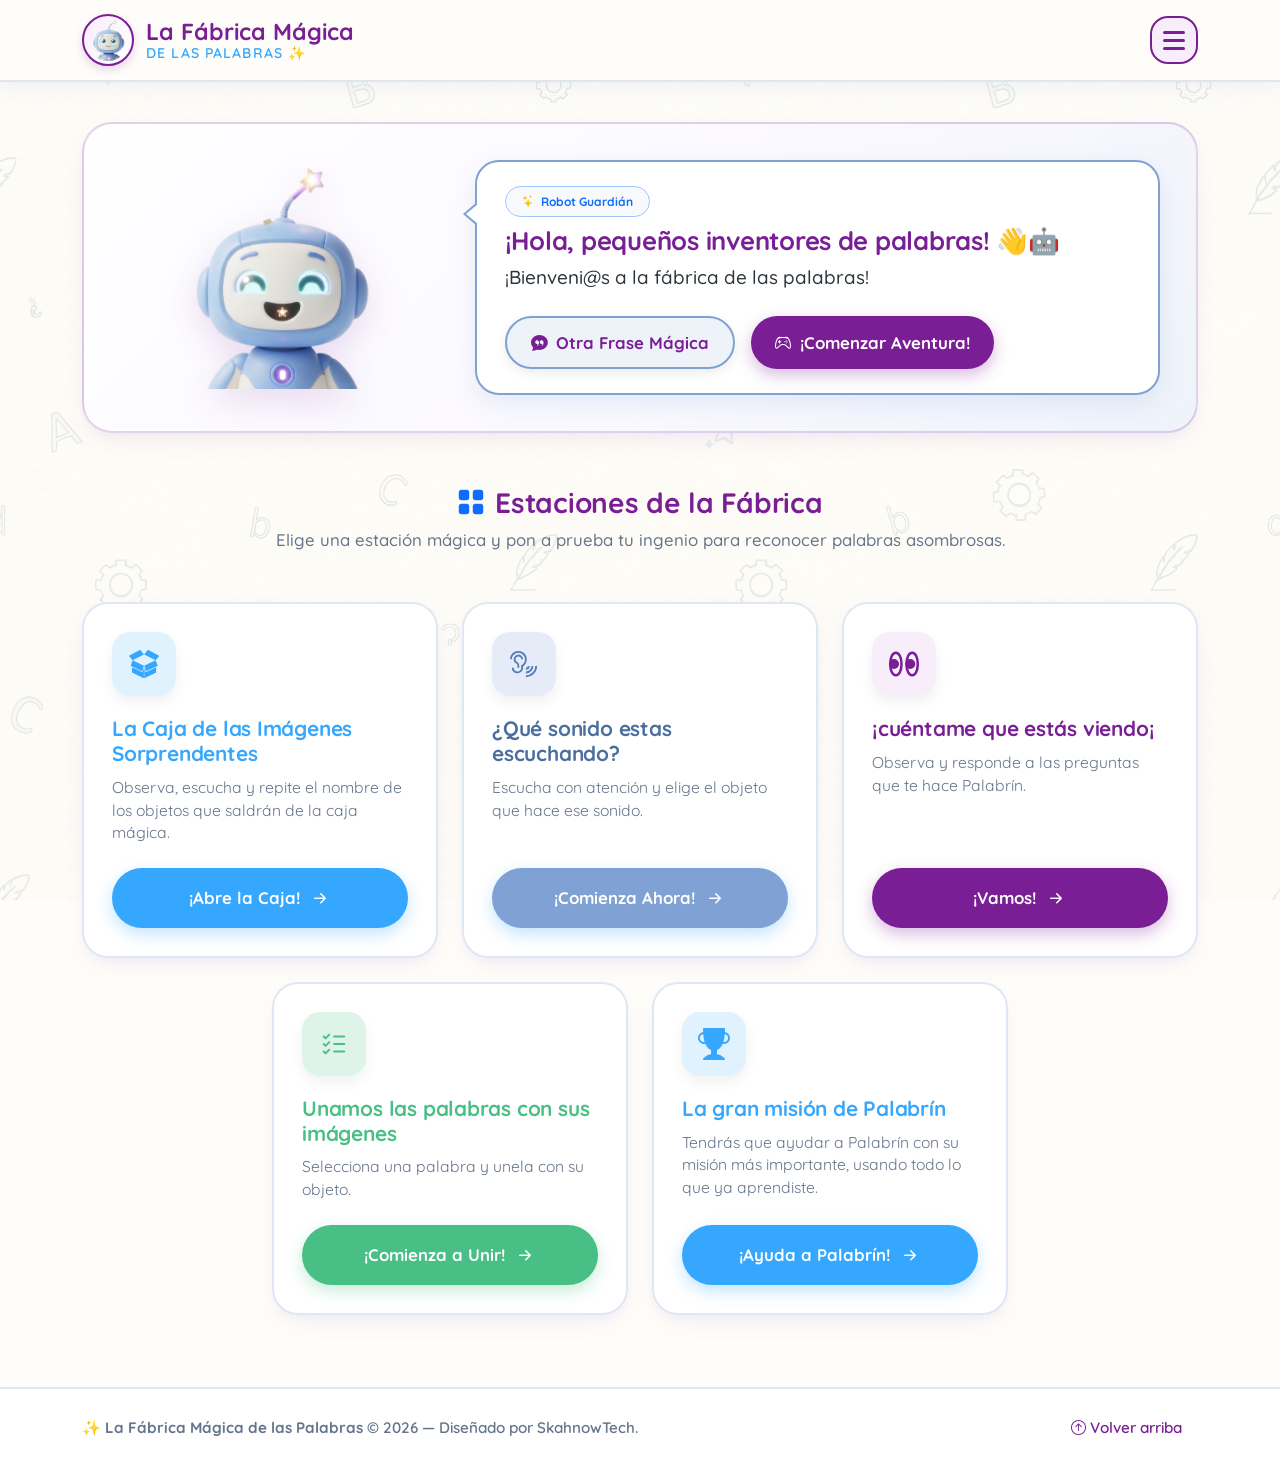
==== index.html @ a02a0a53 "first commit" ====
<!DOCTYPE html>
<html lang="es">

<head>
  <meta charset="UTF-8">
  <meta name="viewport" content="width=device-width, initial-scale=1.0">
  <title>La Fábrica Mágica de las Palabras</title>
  <link rel="icon" href="assets/images/smile.png" type="image/png">

  <!-- Meta etiquetas SEO y experiencia de usuario -->
  <meta name="description"
    content="Plataforma web educativa e interactiva diseñada para que los niños aprendan letras, sílabas y palabras jugando con un robot guardián.">
  <meta name="theme-color" content="#791E94">

  <!-- Bootstrap 5 CSS CDN -->
  <link href="https://cdn.jsdelivr.net/npm/bootstrap@5.3.3/dist/css/bootstrap.min.css" rel="stylesheet"
    integrity="sha384-QWTKZyjpPEjISv5WaRU9OFeRpok6YctnYmDr5pNlyT2bRjXh0JMhjY6hW+ALEwIH" crossorigin="anonymous">

  <!-- Bootstrap Icons CDN (iconos lúdicos y accesibles) -->
  <link rel="stylesheet" href="https://cdn.jsdelivr.net/npm/bootstrap-icons@1.11.3/font/bootstrap-icons.min.css">

  <!-- Google Fonts: Quicksand -->
  <link rel="preconnect" href="https://fonts.googleapis.com">
  <link rel="preconnect" href="https://fonts.gstatic.com" crossorigin>
  <link href="https://fonts.googleapis.com/css2?family=Quicksand:wght@400;500;600;700&display=swap" rel="stylesheet">

  <!-- Estilos Personalizados -->
  <link rel="stylesheet" href="css/styles.css">
</head>

<body>

  <!-- ========================================================================
       1. HEADER / BANNER SUPERIOR FIJO
       ======================================================================== -->
  <header class="navbar navbar-expand fixed-top magic-navbar">
    <div class="container-xl d-flex justify-content-between align-items-center">

      <!-- Marca y Avatar del Robot Guardián -->
      <a class="brand-wrapper" href="#inicio" title="Ir al inicio de La Fábrica Mágica de las Palabras">
        <div class="brand-avatar">
          <img src="assets/images/smile.png" alt="Robot Guardián sonriente">
        </div>
        <div class="brand-title">
          <span>La Fábrica Mágica</span>
          <span class="brand-subtitle">de las Palabras ✨</span>
        </div>
      </a>

      <!-- Acciones de barra superior: Puntuación y Botón Hamburguesa -->
      <div class="nav-actions">
        <!-- Botón Hamburguesa que despliega el panel lateral Offcanvas -->
        <button id="btnMagicMenu" class="btn-magic-menu" type="button" data-bs-toggle="offcanvas"
          data-bs-target="#offcanvasNav" aria-controls="offcanvasNav" aria-label="Abrir menú de navegación">
          <span class="bar"></span>
          <span class="bar"></span>
          <span class="bar"></span>
        </button>
      </div>

    </div>
  </header>

  <!-- ========================================================================
       2. MENÚ OFFCANVAS (PANEL LATERAL RESPONSIVO)
       ======================================================================== -->
  <div class="offcanvas offcanvas-end magic-offcanvas" tabindex="-1" id="offcanvasNav"
    aria-labelledby="offcanvasNavLabel">
    <div class="offcanvas-header">
      <h5 class="offcanvas-title" id="offcanvasNavLabel">
        <i class="bi bi-compass text-primary"></i> Menú Mágico
      </h5>
      <button type="button" class="btn-close" data-bs-dismiss="offcanvas" aria-label="Cerrar"></button>
    </div>

    <div class="offcanvas-body d-flex flex-column justify-content-between">
      <!-- Lista de Módulos y Enlaces de Navegación -->
      <nav class="magic-nav-list">
        <a href="index.html" data-audio="assets/audio/inicio.mp3" class="magic-nav-item active">
          <span class="nav-icon"><i class="bi bi-house-door-fill"></i></span>
          <span>Inicio</span>
        </a>
        <a href="CajaSorprendente.html" data-audio="assets/audio/caja.mp3" class="magic-nav-item">
          <span class="nav-icon">
            <svg viewBox="0 0 32 32" color="currentColor" fill="currentColor" width="25"
              xmlns="http://www.w3.org/2000/svg" xmlns:xlink="http://www.w3.org/1999/xlink">
              <path
                d="M1.735 17.832l12.054 6.081 2.152-6.081-12.053-5.758zM16.211 17.832l2.045 6.027 12.484-6.081-2.422-5.704zM-0.247 7.212l4.144 4.843 12.053-6.134-3.928-5.005zM32.247 7.319 20.246 0.916l-4.09 5.005 12.162 6.134zM3.175 19.353 3.134 25.192l12.713 5.893v-10.98l-1.816 4.736zM16.291 20.105v10.979l12.674-5.893v-5.799l-10.99 5.46z" />
            </svg>
          </span>
          <span>La Caja de las Imágenes Sorprendentes</span>
        </a>
        <a href="QueSonido.html" data-audio="assets/audio/sonido.mp3" class="magic-nav-item">
          <span class="nav-icon">
            <svg viewBox="0 0 32 32" color="currentColor" fill="currentColor" width="25"
              xmlns="http://www.w3.org/2000/svg" xmlns:xlink="http://www.w3.org/1999/xlink">
              <path d="M18 30v-2a10.0114 10.0114 0 0 0 10-10h2a12.0134 12.0134 0 0 1-12 12z" />
              <path d="M18 26v-2a6.0066 6.0066 0 0 0 6-6h2a8.0092 8.0092 0 0 1-8 8z" />
              <path d="M18 22v-2a2.0023 2.0023 0 0 0 2-2h2a4.0042 4.0042 0 0 1-4 4z" />
              <path
                d="M10 2a9.01 9.01 0 0 0-9 9h2a7 7 0 0 1 14 0 7.09 7.09 0 0 1-3.501 6.1348L13 17.4229v3.0732a2.9354 2.9354 0 0 1-0.9009 2.1514 4.1824 4.1824 0 0 1-4.6318 1.03A4.0918 4.0918 0 0 1 5 20H3a6.1156 6.1156 0 0 0 3.6694 5.5117 5.7822 5.7822 0 0 0 2.3145 0.4863 6.5854 6.5854 0 0 0 4.4785-1.888A4.94 4.94 0 0 0 15 20.4961v-1.9424A9.1077 9.1077 0 0 0 19 11a9.01 9.01 0 0 0-9-9z" />
              <path
                d="M9.28 8.0825A3.0061 3.0061 0 0 1 13 11h2a4.9786 4.9786 0 0 0-1.8843-3.9111 5.0414 5.0414 0 0 0-4.2807-0.9566 4.95 4.95 0 0 0-3.7027 3.7027 5.0318 5.0318 0 0 0 2.3037 5.4585A3.0777 3.0777 0 0 1 9 17.9229V20h2v-2.0771a5.0608 5.0608 0 0 0-2.5371-4.3458A3.0016 3.0016 0 0 1 9.28 8.0825z" />
            </svg>
          </span>
          <span>¿Qué sonido estas escuchando?</span>
        </a>
        <a href="QueVes.html" data-audio="assets/audio/cuentame.mp3" class="magic-nav-item">
          <span class="nav-icon">
            <svg viewBox="0 0 24 24" color="currentColor" fill="currentColor" stroke-width="2" stroke="currentColor"
              stroke-linecap="round" stroke-linejoin="round" width="25" xmlns="http://www.w3.org/2000/svg"
              xmlns:xlink="http://www.w3.org/1999/xlink">
              <path fill="none" d="M5.5 21C2.7 21 1 17 1 12s1.7-9 4.5-9C8.2 3 10 7 10 12s-1.8 9-4.5 9z" />
              <path fill="none" d="M18.5 21c-2.7 0-4.5-4-4.5-9s1.8-9 4.5-9c2.8 0 4.5 4 4.5 9s-1.7 9-4.5 9z" />
              <circle cx="4" cy="12" r="3" />
              <circle cx="17" cy="12" r="3" />
            </svg>
          </span>
          <span>¡cuéntame que estás viendo¡</span>
        </a>
        <a href="unirPalabras.html" data-audio="assets/audio/unamos.mp3" class="magic-nav-item">
          <span class="nav-icon">
            <svg viewBox="0 0 32 32" color="currentColor" fill="currentColor" width="25"
              xmlns="http://www.w3.org/2000/svg" xmlns:xlink="http://www.w3.org/1999/xlink">
              <path
                d="M28 16a1 1 0 0 1-1 1H16a1 1 0 0 1 0-2h11a1 1 0 0 1 1 1zM16 9h11a1 1 0 0 0 0-2H16a1 1 0 0 0 0 2zM27 23H16a1 1 0 0 0 0 2h11a1 1 0 0 0 0-2zM10.2925 5.2925 7 8.5863 5.7075 7.2925a1.0006 1.0006 0 0 0-1.415 1.415l2 2a1 1 0 0 0 1.415 0l4-4a1.0006 1.0006 0 0 0-1.415-1.415zM10.2925 13.2925 7 16.5863 5.7075 15.2925a1.0006 1.0006 0 0 0-1.415 1.415l2 2a1 1 0 0 0 1.415 0l4-4a1.0006 1.0006 0 0 0-1.415-1.415zM10.2925 21.2925 7 24.5863 5.7075 23.2925a1.0006 1.0006 0 0 0-1.415 1.415l2 2a1 1 0 0 0 1.415 0l4-4a1.0006 1.0006 0 0 0-1.415-1.415z" />
            </svg>
          </span>
          <span>Unamos las palabras con sus imágenes</span>
        </a>
        <a href="misionPalabrin.html" data-audio="assets/audio/mision.mp3" class="magic-nav-item">
          <span class="nav-icon"><i class="bi bi-trophy-fill"></i></span>
          <span>La gran misión de Palabrín</span>
        </a>
      </nav>

      <!-- Pie del menú con recordatorio pedagógico -->
      <div class="text-center p-3 rounded-4 bg-white border border-info-subtle mt-4">
        <small class="text-muted fw-bold">
          <i class="bi bi-lightbulb text-warning me-1"></i> Aprender jugando es la clave.
        </small>
      </div>
    </div>
  </div>

  <!-- ========================================================================
       3. CONTENEDOR PRINCIPAL (MAIN)
       ======================================================================== -->
  <main class="main-wrapper" id="inicio">
    <div class="container-xl">

      <!-- TARJETA HERO: BIENVENIDA DEL ROBOT GUARDIÁN -->
      <section class="soft-card hero-card" aria-labelledby="heroTitle">
        <div class="row align-items-center g-4">

          <!-- Mascota Robot Interactiva -->
          <div class="col-12 col-md-5 col-lg-4 text-center">
            <div class="robot-container">
              <img id="robotMascot" src="assets/images/contento.png" alt="Robot Guardián sonriente y animado"
                class="robot-mascot img-fluid" title="¡Haz clic en mí para una frase mágica!">
            </div>
          </div>

          <!-- Globo de diálogo y Mensaje de Bienvenida -->
          <div class="col-12 col-md-7 col-lg-8">
            <div class="speech-bubble">
              <div class="d-flex align-items-center justify-content-between mb-2">
                <span class="badge rounded-pill bg-light text-primary border border-primary-subtle px-3 py-2 fw-bold">
                  <i class="bi bi-stars text-warning me-1"></i> Robot Guardián
                </span>
              </div>

              <h1 class="speech-title" id="heroTitle">
                ¡Hola, pequeños inventores de palabras! 👋🤖
              </h1>

              <p class="speech-text" id="robotSpeechText">
                ¡Bienveni@s a la fábrica de las palabras!
              </p>

              <!-- Botones de Acción Infantil -->
              <div class="d-flex flex-wrap gap-3 pt-2">
                <button type="button" id="btnChangePhrase" class="btn-kid btn-secondary-kid">
                  <i class="bi bi-chat-quote-fill"></i> Otra Frase Mágica
                </button>
                <a href="#modulos" data-audio="assets/audio/aventura.mp3" class="btn-kid btn-magic-kid">
                  <i class="bi bi-controller"></i> ¡Comenzar Aventura!
                </a>
              </div>
            </div>
          </div>

        </div>
      </section>

      <!-- SECCIÓN DE MÓDULOS Y MINIJUEGOS -->
      <section id="modulos" class="py-2" aria-labelledby="modulesTitle">

        <div class="section-heading text-center text-md-start" data-audio="assets/audio/instruc1.mp3">
          <h2 class="section-title" id="modulesTitle">
            <i class="bi bi-grid-fill text-primary"></i> Estaciones de la Fábrica
          </h2>
          <p class="section-subtitle">
            Elige una estación mágica y pon a prueba tu ingenio para reconocer palabras asombrosas.
          </p>
        </div>

        <div class="row g-4 justify-content-center">

          <!-- Tarjeta 1: Taller de Letras (Cool Sky) -->
          <div class="col-12 col-md-6 col-lg-4" data-audio="assets/audio/subti1.mp3">
            <article class="module-card card-sky">
              <div>
                <div class="module-icon-box">
                  <svg viewBox="0 0 32 32" color="currentColor" fill="currentColor" width="30"
                    xmlns="http://www.w3.org/2000/svg" xmlns:xlink="http://www.w3.org/1999/xlink">
                    <path
                      d="M1.735 17.832l12.054 6.081 2.152-6.081-12.053-5.758zM16.211 17.832l2.045 6.027 12.484-6.081-2.422-5.704zM-0.247 7.212l4.144 4.843 12.053-6.134-3.928-5.005zM32.247 7.319 20.246 0.916l-4.09 5.005 12.162 6.134zM3.175 19.353 3.134 25.192l12.713 5.893v-10.98l-1.816 4.736zM16.291 20.105v10.979l12.674-5.893v-5.799l-10.99 5.46z" />
                  </svg>
                </div>
                <h3 class="module-title" style="color: var(--color-primary);">La Caja de las Imágenes Sorprendentes</h3>
                <p class="module-desc">
                  Observa, escucha y repite el nombre de los objetos que saldrán de la caja mágica.
                </p>
              </div>
              <a href="CajaSorprendente.html" data-audio="assets/audio/caja1.mp3" class="btn-kid btn-primary-kid w-100">
                <span>¡Abre la Caja!</span>
                <i class="bi bi-arrow-right-short fs-4"></i>
              </a>
            </article>
          </div>

          <!-- Tarjeta 2: Cohete de Sílabas (Wisteria Blue) -->
          <div class="col-12 col-md-6 col-lg-4" data-audio="assets/audio/subti2.mp3">
            <article class="module-card card-wisteria">
              <div>
                <div class="module-icon-box">
                  <svg viewBox="0 0 32 32" color="currentColor" fill="currentColor" width="30"
                    xmlns="http://www.w3.org/2000/svg" xmlns:xlink="http://www.w3.org/1999/xlink">
                    <path d="M18 30v-2a10.0114 10.0114 0 0 0 10-10h2a12.0134 12.0134 0 0 1-12 12z" />
                    <path d="M18 26v-2a6.0066 6.0066 0 0 0 6-6h2a8.0092 8.0092 0 0 1-8 8z" />
                    <path d="M18 22v-2a2.0023 2.0023 0 0 0 2-2h2a4.0042 4.0042 0 0 1-4 4z" />
                    <path
                      d="M10 2a9.01 9.01 0 0 0-9 9h2a7 7 0 0 1 14 0 7.09 7.09 0 0 1-3.501 6.1348L13 17.4229v3.0732a2.9354 2.9354 0 0 1-0.9009 2.1514 4.1824 4.1824 0 0 1-4.6318 1.03A4.0918 4.0918 0 0 1 5 20H3a6.1156 6.1156 0 0 0 3.6694 5.5117 5.7822 5.7822 0 0 0 2.3145 0.4863 6.5854 6.5854 0 0 0 4.4785-1.888A4.94 4.94 0 0 0 15 20.4961v-1.9424A9.1077 9.1077 0 0 0 19 11a9.01 9.01 0 0 0-9-9z" />
                    <path
                      d="M9.28 8.0825A3.0061 3.0061 0 0 1 13 11h2a4.9786 4.9786 0 0 0-1.8843-3.9111 5.0414 5.0414 0 0 0-4.2807-0.9566 4.95 4.95 0 0 0-3.7027 3.7027 5.0318 5.0318 0 0 0 2.3037 5.4585A3.0777 3.0777 0 0 1 9 17.9229V20h2v-2.0771a5.0608 5.0608 0 0 0-2.5371-4.3458A3.0016 3.0016 0 0 1 9.28 8.0825z" />
                  </svg>
                </div>
                <h3 class="module-title" style="color: #4B6E9E;">¿Qué sonido estas escuchando?</h3>
                <p class="module-desc">
                  Escucha con atención y elige el objeto que hace ese sonido.
                </p>
              </div>
              <a href="QueSonido.html" data-audio="assets/audio/ahora.mp3" class="btn-kid btn-primary-kid w-100"
                style="background-color: var(--color-secondary);">
                <span>¡Comienza Ahora!</span>
                <i class="bi bi-arrow-right-short fs-4"></i>
              </a>
            </article>
          </div>

          <!-- Tarjeta 3: Máquina de Rimas (Royal Orchid) -->
          <div class="col-12 col-md-6 col-lg-4" data-audio="assets/audio/subti3.mp3">
            <article class="module-card card-orchid">
              <div>
                <div class="module-icon-box">
                  <svg viewBox="0 0 24 24" color="currentColor" fill="currentColor" stroke-width="2"
                    stroke="currentColor" stroke-linecap="round" stroke-linejoin="round" width="30"
                    xmlns="http://www.w3.org/2000/svg" xmlns:xlink="http://www.w3.org/1999/xlink">
                    <path fill="none" d="M5.5 21C2.7 21 1 17 1 12s1.7-9 4.5-9C8.2 3 10 7 10 12s-1.8 9-4.5 9z" />
                    <path fill="none" d="M18.5 21c-2.7 0-4.5-4-4.5-9s1.8-9 4.5-9c2.8 0 4.5 4 4.5 9s-1.7 9-4.5 9z" />
                    <circle cx="4" cy="12" r="3" />
                    <circle cx="17" cy="12" r="3" />
                  </svg>
                </div>
                <h3 class="module-title" style="color: var(--color-magic);">¡cuéntame que estás viendo¡</h3>
                <p class="module-desc">
                  Observa y responde a las preguntas que te hace Palabrín.
                </p>
              </div>
              <a href="QueVes.html" data-audio="assets/audio/vamos.mp3" class="btn-kid btn-magic-kid w-100">
                <span>¡Vamos!</span>
                <i class="bi bi-arrow-right-short fs-4"></i>
              </a>
            </article>
          </div>

          <!-- Tarjeta 4: Desafío Esmeralda (Emerald) -->
          <div class="col-12 col-md-6 col-lg-4" data-audio="assets/audio/subti4.mp3">
            <article class="module-card card-emerald">
              <div>
                <div class="module-icon-box">
                  <svg viewBox="0 0 32 32" color="currentColor" fill="currentColor" width="30"
                    xmlns="http://www.w3.org/2000/svg" xmlns:xlink="http://www.w3.org/1999/xlink">
                    <path
                      d="M28 16a1 1 0 0 1-1 1H16a1 1 0 0 1 0-2h11a1 1 0 0 1 1 1zM16 9h11a1 1 0 0 0 0-2H16a1 1 0 0 0 0 2zM27 23H16a1 1 0 0 0 0 2h11a1 1 0 0 0 0-2zM10.2925 5.2925 7 8.5863 5.7075 7.2925a1.0006 1.0006 0 0 0-1.415 1.415l2 2a1 1 0 0 0 1.415 0l4-4a1.0006 1.0006 0 0 0-1.415-1.415zM10.2925 13.2925 7 16.5863 5.7075 15.2925a1.0006 1.0006 0 0 0-1.415 1.415l2 2a1 1 0 0 0 1.415 0l4-4a1.0006 1.0006 0 0 0-1.415-1.415zM10.2925 21.2925 7 24.5863 5.7075 23.2925a1.0006 1.0006 0 0 0-1.415 1.415l2 2a1 1 0 0 0 1.415 0l4-4a1.0006 1.0006 0 0 0-1.415-1.415z" />
                  </svg>
                </div>
                <h3 class="module-title" style="color: var(--color-success);">Unamos las palabras con sus imágenes</h3>
                <p class="module-desc">
                  Selecciona una palabra y unela con su objeto.
                </p>
              </div>
              <a href="unirPalabras.html" data-audio="assets/audio/unir1.mp3" class="btn-kid btn-emerald-kid w-100">
                <span>¡Comienza a Unir!</span>
                <i class="bi bi-arrow-right-short fs-4"></i>
              </a>
            </article>
          </div>

          <!-- Tarjeta 5: La Gran Misión de Palabrín (Cool Sky) -->
          <div class="col-12 col-md-6 col-lg-4" data-audio="assets/audio/subti5.mp3">
            <article class="module-card card-sky">
              <div>
                <div class="module-icon-box">
                  <i class="bi bi-trophy-fill"></i>
                </div>
                <h3 class="module-title" style="color: var(--color-primary);">La gran misión de Palabrín</h3>
                <p class="module-desc">
                  Tendrás que ayudar a Palabrín con su misión más importante, usando todo lo que ya aprendiste.
                </p>
              </div>
              <a href="misionPalabrin.html" data-audio="assets/audio/ayuda1.mp3" class="btn-kid btn-primary-kid w-100">
                <span>¡Ayuda a Palabrín!</span>
                <i class="bi bi-arrow-right-short fs-4"></i>
              </a>
            </article>
          </div>

        </div>
      </section>

    </div>
  </main>

  <!-- ========================================================================
       4. FOOTER LÚDICO Y EDUCATIVO
       ======================================================================== -->
  <footer class="magic-footer">
    <div class="container-xl">
      <div class="d-flex flex-column flex-sm-row justify-content-between align-items-center gap-2">
        <p class="m-0 fw-semibold">
          ✨ <strong>La Fábrica Mágica de las Palabras</strong> &copy; 2026 &mdash; Diseñado por SkahnowTech.
        </p>
        <div>
          <a href="#inicio" class="me-3"><i class="bi bi-arrow-up-circle"></i> Volver arriba</a>
        </div>
      </div>
    </div>
  </footer>

  <!-- ========================================================================
       SCRIPTS: BOOTSTRAP 5 BUNDLE + JS PROPIO
       ======================================================================== -->
  <script src="https://cdn.jsdelivr.net/npm/bootstrap@5.3.3/dist/js/bootstrap.bundle.min.js"
    integrity="sha384-YvpcrYf0tY3lHB60NNkmXc5s9fDVZLESaAA55NDzOxhy9GkcIdslK1eN7N6jIeHz"
    crossorigin="anonymous"></script>
  <script src="js/main.js"></script>
</body>

</html>
---- css/styles.css ----
/* ==========================================================================
   LA FÁBRICA MÁGICA DE LAS PALABRAS - ESTILOS PRINCIPALES
   Diseño Frontend UI/UX infantil: Accesible, lúdico y responsivo
   ========================================================================== */

/* --------------------------------------------------------------------------
   1. IMPORTACIÓN DE TIPOGRAFÍAS
   -------------------------------------------------------------------------- */
@import url('https://fonts.googleapis.com/css2?family=Quicksand:wght@400;500;600;700&display=swap');

/* --------------------------------------------------------------------------
   2. VARIABLES CSS (CUSTOM PROPERTIES - PALETA APROBADA)
   -------------------------------------------------------------------------- */
:root {
  /* Paleta cromática oficial */
  --color-bg: #FFFDF9;              /* Porcelain: Fondo general cálido y suave */
  --color-primary: #35A7FF;         /* Cool Sky: Botones principales y acentos interactivos */
  --color-primary-hover: #1e96f3;
  --color-secondary: #80A1D4;       /* Wisteria Blue: Contenedores, tarjetas secundarias y bordes */
  --color-secondary-soft: #EEF3FA;  /* Tono muy suave para fondos interiores */
  --color-success: #48BF84;         /* Emerald: Alertas positivas, aciertos y logros */
  --color-success-hover: #3ca36f;
  --color-magic: #791E94;           /* Royal Orchid: Títulos principales, marca y robot */
  --color-magic-light: #9B3DB8;
  --color-magic-soft: #F8EDFB;
  
  /* Colores de soporte y neutros */
  --color-surface: #FFFFFF;
  --color-text-main: #2C3539;
  --color-text-muted: #64748B;
  --color-border-subtle: rgba(128, 161, 212, 0.25);
  
  /* Sistema de diseño: bordes, sombras y transiciones */
  --font-family-base: 'Quicksand', -apple-system, BlinkMacSystemFont, "Segoe UI", Roboto, sans-serif;
  --radius-sm: 12px;
  --radius-md: 18px;
  --radius-lg: 26px;
  --radius-pill: 50px;
  
  --shadow-soft: 0 10px 28px -6px rgba(121, 30, 148, 0.08), 0 4px 10px -2px rgba(53, 167, 255, 0.06);
  --shadow-hover: 0 16px 36px -4px rgba(121, 30, 148, 0.16), 0 8px 16px -2px rgba(53, 167, 255, 0.12);
  --shadow-card: 0 8px 20px rgba(128, 161, 212, 0.14);
  
  --transition-fast: all 0.2s ease-in-out;
  --transition-normal: all 0.3s cubic-bezier(0.34, 1.56, 0.64, 1);
  --header-height: 82px;
}

/* --------------------------------------------------------------------------
   3. ESTILOS GLOBALES Y PATRÓN DE FONDO
   -------------------------------------------------------------------------- */
* {
  box-sizing: border-box;
}

body {
  font-family: var(--font-family-base);
  background-color: var(--color-bg);
  color: var(--color-text-main);
  margin: 0;
  padding-top: var(--header-height);
  min-height: 100vh;
  position: relative;
  overflow-x: hidden;
}

body::before {
  content: "";
  position: fixed; /* Fija el fondo para que no se mueva al hacer scroll */
  top: 0;
  left: 0;
  width: 100%;
  height: 100%;
  
    /* Patrón SVG sutil con letras, estrellas y libros para una atmósfera educativa y lúdica */
  background-image: url(../assets/images/fondoNormal.jpeg);
  background-size: cover;
  background-repeat: repeat; /* O ajusta el tamaño si el patrón es muy grande */
  
  /* ¡AQUÍ ESTÁ LA CLAVE! LA OPACIDAD */
  opacity: 0.4; /* Muy sutil, entre 0.03 y 0.08 funciona bien para niños */
  
  /* Asegura que el fondo esté detrás de todo el contenido */
  z-index: -1; 
}

/* Tipografía y jerarquías */
h1, h2, h3, h4, h5, h6 {
  font-family: var(--font-family-base);
  font-weight: 700;
  letter-spacing: -0.01em;
}

/* --------------------------------------------------------------------------
   4. HEADER / BANNER SUPERIOR FIJO
   -------------------------------------------------------------------------- */
.magic-navbar {
  height: var(--header-height);
  background: rgba(255, 253, 249, 0.94);
  backdrop-filter: blur(12px);
  -webkit-backdrop-filter: blur(12px);
  border-bottom: 2px solid var(--color-border-subtle);
  box-shadow: 0 4px 20px rgba(128, 161, 212, 0.12);
  transition: var(--transition-fast);
  z-index: 1030;
}

.brand-wrapper {
  display: flex;
  align-items: center;
  gap: 12px;
  text-decoration: none;
}

.brand-avatar {
  width: 52px;
  height: 52px;
  background: linear-gradient(135deg, var(--color-magic-soft) 0%, #FFFFFF 100%);
  border: 2.5px solid var(--color-magic);
  border-radius: 50%;
  padding: 3px;
  display: flex;
  align-items: center;
  justify-content: center;
  box-shadow: 0 4px 10px rgba(121, 30, 148, 0.18);
  transition: var(--transition-normal);
  flex-shrink: 0;
}

.brand-avatar img {
  width: 100%;
  height: 100%;
  object-fit: contain;
  border-radius: 50%;
}

.brand-wrapper:hover .brand-avatar {
  transform: rotate(10deg) scale(1.08);
  border-color: var(--color-primary);
}

.brand-title {
  font-size: 1.45rem;
  font-weight: 700;
  color: var(--color-magic);
  line-height: 1.15;
  margin: 0;
  display: flex;
  flex-direction: column;
}

.brand-title .brand-subtitle {
  font-size: 0.88rem;
  font-weight: 600;
  color: var(--color-primary);
  text-transform: uppercase;
  letter-spacing: 0.08em;
}

/* Acciones del Navbar */
.nav-actions {
  display: flex;
  align-items: center;
  gap: 12px;
}

.badge-points {
  background: linear-gradient(135deg, #FFF9E6, #FFF0B8);
  border: 2px solid #FFD166;
  color: #B37D00;
  font-size: 0.95rem;
  font-weight: 700;
  padding: 8px 16px;
  border-radius: var(--radius-pill);
  display: flex;
  align-items: center;
  gap: 6px;
  box-shadow: 0 3px 8px rgba(255, 209, 102, 0.25);
}

/* Botón Hamburguesa Estilizado */
.btn-magic-menu {
  width: 48px;
  height: 48px;
  border-radius: var(--radius-md);
  background-color: var(--color-magic-soft);
  border: 2px solid var(--color-magic);
  color: var(--color-magic);
  display: flex;
  flex-direction: column;
  justify-content: center;
  align-items: center;
  gap: 5px;
  cursor: pointer;
  transition: var(--transition-normal);
  padding: 0;
}

.btn-magic-menu .bar {
  width: 22px;
  height: 3px;
  background-color: var(--color-magic);
  border-radius: 4px;
  transition: var(--transition-normal);
}

.btn-magic-menu:hover,
.btn-magic-menu:focus {
  background-color: var(--color-magic);
  transform: scale(1.05);
  box-shadow: 0 4px 14px rgba(121, 30, 148, 0.25);
}

.btn-magic-menu:hover .bar,
.btn-magic-menu:focus .bar {
  background-color: #FFFFFF;
}

/* --------------------------------------------------------------------------
   5. MENÚ OFFCANVAS (PANEL LATERAL RESPONSIVO)
   -------------------------------------------------------------------------- */
.magic-offcanvas {
  background-color: var(--color-bg);
  border-left: 3px solid var(--color-magic);
  border-top-left-radius: 28px;
  border-bottom-left-radius: 28px;
  box-shadow: -10px 0 30px rgba(121, 30, 148, 0.12);
  width: 320px;
}

.magic-offcanvas .offcanvas-header {
  border-bottom: 2px solid var(--color-border-subtle);
  padding: 1.5rem 1.25rem;
}

.magic-offcanvas .offcanvas-title {
  color: var(--color-magic);
  font-weight: 700;
  display: flex;
  align-items: center;
  gap: 8px;
}

.magic-nav-list {
  display: flex;
  flex-direction: column;
  gap: 12px;
  padding: 1.25rem 0;
}

.magic-nav-item {
  display: flex;
  align-items: center;
  gap: 14px;
  padding: 12px 18px;
  border-radius: var(--radius-md);
  text-decoration: none;
  font-weight: 600;
  font-size: 1.05rem;
  color: var(--color-text-main);
  background-color: var(--color-surface);
  border: 1.5px solid var(--color-border-subtle);
  transition: var(--transition-normal);
}

.magic-nav-item .nav-icon {
  width: 40px;
  height: 40px;
  border-radius: 12px;
  display: flex;
  align-items: center;
  justify-content: center;
  font-size: 1.25rem;
  flex-shrink: 0;
  background-color: var(--color-secondary-soft);
  color: var(--color-primary);
  transition: var(--transition-fast);
}

.magic-nav-item:hover {
  transform: translateX(-4px);
  background-color: #FFFFFF;
  border-color: var(--color-primary);
  color: var(--color-magic);
  box-shadow: var(--shadow-card);
}

.magic-nav-item:hover .nav-icon {
  background-color: var(--color-primary);
  color: #FFFFFF;
  transform: scale(1.1);
}

.magic-nav-item.active {
  background-color: var(--color-magic-soft);
  border-color: var(--color-magic);
  color: var(--color-magic);
}

.magic-nav-item.active .nav-icon {
  background-color: var(--color-magic);
  color: #FFFFFF;
}

/* --------------------------------------------------------------------------
   6. CONTENEDOR PRINCIPAL Y TARJETAS "SOFT-CARD"
   -------------------------------------------------------------------------- */
.main-wrapper {
  padding: 2.5rem 0 4rem;
}

/* Definimos la animación de pulso */
@keyframes pulse-sutil {
  0% {
    transform: scale(1);
  }
  50% {
    transform: scale(1.05); /* Crece un 5% */
  }
  100% {
    transform: scale(1);
  }
}

.soft-card {
  background: var(--color-surface);
  border-radius: var(--radius-lg);
  border: 2px solid var(--color-border-subtle);
  box-shadow: var(--shadow-soft);
  transition: var(--transition-normal);
  position: relative;
  overflow: hidden;
  animation: pulse-sutil 2s infinite ease-in-out;
}

.soft-card:hover {
  transform: translateY(-6px);
  box-shadow: var(--shadow-hover);
  border-color: var(--color-secondary);
}

/* Tarjeta de Bienvenida del Robot Guardián (Hero) */
.hero-card {
  background: linear-gradient(135deg, #FFFFFF 0%, #FAF8FF 60%, var(--color-secondary-soft) 100%);
  border: 2.5px solid rgba(121, 30, 148, 0.2);
  border-radius: 30px;
  padding: 2.25rem;
  margin-bottom: 2.5rem;
}

.robot-container {
  text-align: center;
  position: relative;
}

.robot-mascot {
  max-width: 220px;
  width: 100%;
  height: auto;
  filter: drop-shadow(0 12px 18px rgba(121, 30, 148, 0.15));
  animation: robotFloat 3.6s ease-in-out infinite;
  cursor: pointer;
  transition: var(--transition-normal);
}

.robot-mascot:hover {
  transform: scale(1.06) rotate(3deg);
}

.robot-mascot:active {
  transform: scale(0.96);
}

@keyframes robotFloat {
  0%, 100% {
    transform: translateY(0px);
  }
  50% {
    transform: translateY(-10px);
  }
}

.animate-bounce {
  animation: robotBounce 0.6s cubic-bezier(0.28, 0.84, 0.42, 1) !important;
}

.is-talking {
  animation: robotTalking 1.2s ease-in-out infinite !important;
  filter: drop-shadow(0 14px 22px rgba(121, 30, 148, 0.28)) !important;
}

@keyframes robotTalking {
  0%, 100% {
    transform: scale(1) translateY(0);
  }
  25% {
    transform: scale(1.05) translateY(-6px) rotate(-2deg);
  }
  50% {
    transform: scale(1.02) translateY(-2px) rotate(0deg);
  }
  75% {
    transform: scale(1.04) translateY(-5px) rotate(2deg);
  }
}

@keyframes robotBounce {
  0%, 100% {
    transform: translateY(0) scale(1);
  }
  30% {
    transform: translateY(-18px) scale(1.08) rotate(-4deg);
  }
  50% {
    transform: translateY(-8px) scale(1.04) rotate(4deg);
  }
  75% {
    transform: translateY(-2px) scale(1.01) rotate(-1deg);
  }
}

/* Globo de diálogo interactivo del Robot */
.speech-bubble {
  position: relative;
  background: #FFFFFF;
  border-radius: 24px;
  padding: 1.5rem 1.75rem;
  border: 2px solid var(--color-secondary);
  box-shadow: 0 8px 24px rgba(128, 161, 212, 0.18);
}

.speech-bubble::before {
  content: '';
  position: absolute;
  top: 40px;
  left: -14px;
  width: 0;
  height: 0;
  border-top: 12px solid transparent;
  border-bottom: 12px solid transparent;
  border-right: 14px solid var(--color-secondary);
}

.speech-bubble::after {
  content: '';
  position: absolute;
  top: 42px;
  left: -11px;
  width: 0;
  height: 0;
  border-top: 10px solid transparent;
  border-bottom: 10px solid transparent;
  border-right: 12px solid #FFFFFF;
}

/* Ajuste responsive de flecha de globo en pantallas chicas */
@media (max-width: 991.98px) {
  .speech-bubble::before,
  .speech-bubble::after {
    display: none;
  }
}

.speech-title {
  color: var(--color-magic);
  font-size: 1.6rem;
  margin-bottom: 0.5rem;
}

.speech-text {
  font-size: 1.18rem;
  font-weight: 500;
  color: var(--color-text-main);
  line-height: 1.5;
  margin-bottom: 1rem;
}

.speech-highlight {
  color: var(--color-primary);
  font-weight: 700;
}

/* --------------------------------------------------------------------------
   7. MÓDULOS DE MINIJUEGOS (CARDS GRID)
   -------------------------------------------------------------------------- */
@keyframes aura-magica {
  0%, 100% {
    box-shadow: 0 0 5px rgba(53, 167, 255, 0.3); /* Usando tu color Cool Sky (#35A7FF) */
  }
  50% {
    box-shadow: 0 0 20px rgba(53, 167, 255, 0.9), 0 0 30px rgba(121, 30, 148, 0.5); /* Se mezcla con Royal Orchid */
  }
}

.section-heading {
  margin-bottom: 1.8rem;
  border-radius: 25px;
  cursor: pointer;
  width: fit-content;
  margin-left: auto;
  margin-right: auto;
  padding: 5px;
  animation: aura-magica 2s infinite ease-in-out;
}

.section-title {
  font-size: 1.75rem;
  color: var(--color-magic);
  display: flex;
  align-items: center;
  justify-content: center;
  gap: 10px;
}

.section-subtitle {
  color: var(--color-text-muted);
  font-size: 1.05rem;
  font-weight: 500;
}

.module-card {
  padding: 1.75rem;
  height: 100%;
  display: flex;
  flex-direction: column;
  justify-content: space-between;
  background: var(--color-surface);
  border-radius: var(--radius-lg);
  border: 2px solid var(--color-border-subtle);
  box-shadow: var(--shadow-soft);
  transition: var(--transition-normal);
  position: relative;
  overflow: hidden;
}

.module-icon-box {
  width: 64px;
  height: 64px;
  border-radius: var(--radius-md);
  display: flex;
  align-items: center;
  justify-content: center;
  font-size: 2rem;
  margin-bottom: 1.25rem;
  box-shadow: 0 6px 14px rgba(0, 0, 0, 0.06);
}

/* Variaciones temáticas por paleta */
.card-sky .module-icon-box {
  background-color: rgba(53, 167, 255, 0.15);
  color: var(--color-primary);
}
.card-sky:hover {
  border-color: var(--color-primary);
}

.card-wisteria .module-icon-box {
  background-color: rgba(128, 161, 212, 0.2);
  color: #557EBA;
}
.card-wisteria:hover {
  border-color: var(--color-secondary);
}

.card-orchid .module-icon-box {
  background-color: var(--color-magic-soft);
  color: var(--color-magic);
}
.card-orchid:hover {
  border-color: var(--color-magic);
}

.card-emerald .module-icon-box {
  background-color: rgba(72, 191, 132, 0.18);
  color: var(--color-success);
}
.card-emerald:hover {
  border-color: var(--color-success);
}

.module-title {
  font-size: 1.3rem;
  font-weight: 700;
  margin-bottom: 0.6rem;
}

.module-desc {
  font-size: 0.98rem;
  color: var(--color-text-muted);
  line-height: 1.45;
  margin-bottom: 1.5rem;
  flex-grow: 1;
}

/* --------------------------------------------------------------------------
   8. BOTONES Y COMPONENTES INTERACTIVOS
   -------------------------------------------------------------------------- */
.btn-kid {
  font-family: var(--font-family-base);
  font-weight: 700;
  font-size: 1.05rem;
  padding: 12px 24px;
  border-radius: var(--radius-pill);
  border: none;
  cursor: pointer;
  display: inline-flex;
  align-items: center;
  justify-content: center;
  gap: 8px;
  transition: var(--transition-normal);
  text-decoration: none;
  box-shadow: 0 4px 12px rgba(0, 0, 0, 0.08);
}

.btn-kid:hover {
  transform: translateY(-2px) scale(1.02);
}

.btn-kid:active {
  transform: translateY(1px) scale(0.98);
}

.btn-primary-kid {
  background-color: var(--color-primary);
  color: #FFFFFF;
  box-shadow: 0 6px 16px rgba(53, 167, 255, 0.3);
}
.btn-primary-kid:hover {
  background-color: var(--color-primary-hover);
  color: #FFFFFF;
  box-shadow: 0 8px 20px rgba(53, 167, 255, 0.4);
}

.btn-magic-kid {
  background-color: var(--color-magic);
  color: #FFFFFF;
  box-shadow: 0 6px 16px rgba(121, 30, 148, 0.3);
}
.btn-magic-kid:hover {
  background-color: var(--color-magic-light);
  color: #FFFFFF;
  box-shadow: 0 8px 20px rgba(121, 30, 148, 0.4);
}

.btn-emerald-kid {
  background-color: var(--color-success);
  color: #FFFFFF;
  box-shadow: 0 6px 16px rgba(72, 191, 132, 0.3);
}
.btn-emerald-kid:hover {
  background-color: var(--color-success-hover);
  color: #FFFFFF;
  box-shadow: 0 8px 20px rgba(72, 191, 132, 0.4);
}

.btn-secondary-kid {
  background-color: var(--color-secondary-soft);
  color: var(--color-magic);
  border: 2px solid var(--color-secondary);
}
.btn-secondary-kid:hover {
  background-color: #FFFFFF;
  color: var(--color-magic);
  border-color: var(--color-magic);
}

/* --------------------------------------------------------------------------
   9. FOOTER LÚDICO Y ACCESIBLE
   -------------------------------------------------------------------------- */
.magic-footer {
  background-color: #FFFFFF;
  border-top: 2px solid var(--color-border-subtle);
  padding: 1.75rem 0;
  text-align: center;
  color: var(--color-text-muted);
  font-size: 0.95rem;
}

.magic-footer a {
  color: var(--color-magic);
  text-decoration: none;
  font-weight: 600;
}

.magic-footer a:hover {
  text-decoration: underline;
  color: var(--color-primary);
}

/* --------------------------------------------------------------------------
   10. ADAPTABILIDAD RESPONSIVE (MEDIA QUERIES)
   -------------------------------------------------------------------------- */
@media (max-width: 767.98px) {
  :root {
    --header-height: 72px;
  }
  
  .brand-title {
    font-size: 1.15rem;
  }
  
  .brand-avatar {
    width: 44px;
    height: 44px;
  }
  
  .hero-card {
    padding: 1.5rem;
    text-align: center;
  }
  
  .speech-title {
    font-size: 1.35rem;
  }
  
  .speech-text {
    font-size: 1.05rem;
  }
  
  .robot-mascot {
    max-width: 170px;
    margin-bottom: 1rem;
  }
  
  .badge-points {
    display: none; /* Se oculta en móviles muy pequeños para dar prioridad a la marca */
  }
}
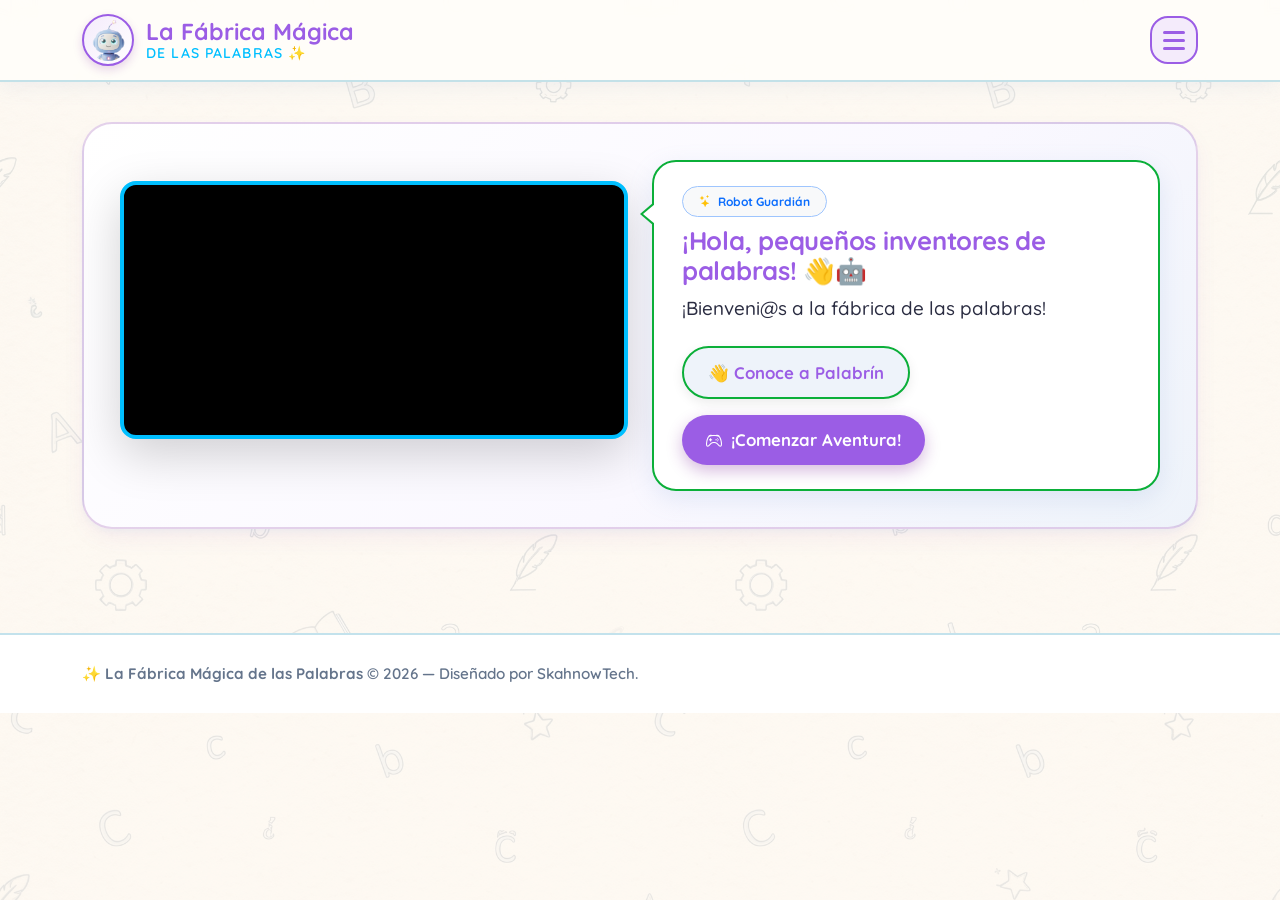
==== commit 693d022d: "FirstGame" ====
--- a/index.html
+++ b/index.html
@@ -132,6 +132,20 @@
           <span class="nav-icon"><i class="bi bi-trophy-fill"></i></span>
           <span>La gran misión de Palabrín</span>
         </a>
+        <a href="infoOVA.html" data-audio="assets/audio/OVA.mp3" class="magic-nav-item">
+          <span class="nav-icon">
+            <svg viewBox="0 0 32 32" color="currentColor" fill="currentColor" width="25"
+              xmlns="http://www.w3.org/2000/svg" xmlns:xlink="http://www.w3.org/1999/xlink">
+              <rect width="2" height="20" x="2" y="6" />
+              <rect width="2" height="24" x="6" y="4" />
+              <rect width="12" height="2" x="14" y="22" />
+              <rect width="12" height="2" x="14" y="16" />
+              <path
+                d="M29.7 9.3l-7-7C22.5 2.1 22.3 2 22 2H12c-1.1 0-2 0.9-2 2v24c0 1.1 0.9 2 2 2h16c1.1 0 2-0.9 2-2V10c0-0.3-0.1-0.5-0.3-0.7zM22 4.4 27.6 10H22zM28 28H12V4h8v6c0 1.1 0.9 2 2 2h6z" />
+            </svg>
+          </span>
+          <span>Sobre la OVA</span>
+        </a>
       </nav>
 
       <!-- Pie del menú con recordatorio pedagógico -->
@@ -150,19 +164,20 @@
     <div class="container-xl">
 
       <!-- TARJETA HERO: BIENVENIDA DEL ROBOT GUARDIÁN -->
-      <section class="soft-card hero-card" aria-labelledby="heroTitle">
+      <section class="soft-card hero-card" aria-labelledby="heroTitle" id="btnPlayVideo">
         <div class="row align-items-center g-4">
 
           <!-- Mascota Robot Interactiva -->
-          <div class="col-12 col-md-5 col-lg-4 text-center">
-            <div class="robot-container">
-              <img id="robotMascot" src="assets/images/contento.png" alt="Robot Guardián sonriente y animado"
-                class="robot-mascot img-fluid" title="¡Haz clic en mí para una frase mágica!">
-            </div>
+          <!-- Contenedor del video (inicialmente oculto o con diseño bonito) -->
+          <div id="magicVideoWrapper" class="video-wrapper col-12 col-md-7 col-lg-6">
+            <video id="palabrinVideo" class="rounded-4 shadow-lg" width="100%">
+              <source src="assets/video/bienvenida.mp4" type="video/mp4">
+              Tu navegador no soporta videos HTML5.
+            </video>
           </div>
 
           <!-- Globo de diálogo y Mensaje de Bienvenida -->
-          <div class="col-12 col-md-7 col-lg-8">
+          <div class="col-12 col-md-7 col-lg-6">
             <div class="speech-bubble">
               <div class="d-flex align-items-center justify-content-between mb-2">
                 <span class="badge rounded-pill bg-light text-primary border border-primary-subtle px-3 py-2 fw-bold">
@@ -180,10 +195,11 @@
 
               <!-- Botones de Acción Infantil -->
               <div class="d-flex flex-wrap gap-3 pt-2">
-                <button type="button" id="btnChangePhrase" class="btn-kid btn-secondary-kid">
-                  <i class="bi bi-chat-quote-fill"></i> Otra Frase Mágica
+                <button type="button" id="btnPlayVideo" class="btn-kid btn-secondary-kid">
+                  👋 Conoce a Palabrín
                 </button>
-                <a href="#modulos" data-audio="assets/audio/aventura.mp3" class="btn-kid btn-magic-kid">
+                <a href="CajaSorprendente.html" data-audio="assets/audio/aventura.mp3"
+                  class="btn-kid btn-magic-kid btn-palpito">
                   <i class="bi bi-controller"></i> ¡Comenzar Aventura!
                 </a>
               </div>
@@ -192,144 +208,6 @@
 
         </div>
       </section>
-
-      <!-- SECCIÓN DE MÓDULOS Y MINIJUEGOS -->
-      <section id="modulos" class="py-2" aria-labelledby="modulesTitle">
-
-        <div class="section-heading text-center text-md-start" data-audio="assets/audio/instruc1.mp3">
-          <h2 class="section-title" id="modulesTitle">
-            <i class="bi bi-grid-fill text-primary"></i> Estaciones de la Fábrica
-          </h2>
-          <p class="section-subtitle">
-            Elige una estación mágica y pon a prueba tu ingenio para reconocer palabras asombrosas.
-          </p>
-        </div>
-
-        <div class="row g-4 justify-content-center">
-
-          <!-- Tarjeta 1: Taller de Letras (Cool Sky) -->
-          <div class="col-12 col-md-6 col-lg-4" data-audio="assets/audio/subti1.mp3">
-            <article class="module-card card-sky">
-              <div>
-                <div class="module-icon-box">
-                  <svg viewBox="0 0 32 32" color="currentColor" fill="currentColor" width="30"
-                    xmlns="http://www.w3.org/2000/svg" xmlns:xlink="http://www.w3.org/1999/xlink">
-                    <path
-                      d="M1.735 17.832l12.054 6.081 2.152-6.081-12.053-5.758zM16.211 17.832l2.045 6.027 12.484-6.081-2.422-5.704zM-0.247 7.212l4.144 4.843 12.053-6.134-3.928-5.005zM32.247 7.319 20.246 0.916l-4.09 5.005 12.162 6.134zM3.175 19.353 3.134 25.192l12.713 5.893v-10.98l-1.816 4.736zM16.291 20.105v10.979l12.674-5.893v-5.799l-10.99 5.46z" />
-                  </svg>
-                </div>
-                <h3 class="module-title" style="color: var(--color-primary);">La Caja de las Imágenes Sorprendentes</h3>
-                <p class="module-desc">
-                  Observa, escucha y repite el nombre de los objetos que saldrán de la caja mágica.
-                </p>
-              </div>
-              <a href="CajaSorprendente.html" data-audio="assets/audio/caja1.mp3" class="btn-kid btn-primary-kid w-100">
-                <span>¡Abre la Caja!</span>
-                <i class="bi bi-arrow-right-short fs-4"></i>
-              </a>
-            </article>
-          </div>
-
-          <!-- Tarjeta 2: Cohete de Sílabas (Wisteria Blue) -->
-          <div class="col-12 col-md-6 col-lg-4" data-audio="assets/audio/subti2.mp3">
-            <article class="module-card card-wisteria">
-              <div>
-                <div class="module-icon-box">
-                  <svg viewBox="0 0 32 32" color="currentColor" fill="currentColor" width="30"
-                    xmlns="http://www.w3.org/2000/svg" xmlns:xlink="http://www.w3.org/1999/xlink">
-                    <path d="M18 30v-2a10.0114 10.0114 0 0 0 10-10h2a12.0134 12.0134 0 0 1-12 12z" />
-                    <path d="M18 26v-2a6.0066 6.0066 0 0 0 6-6h2a8.0092 8.0092 0 0 1-8 8z" />
-                    <path d="M18 22v-2a2.0023 2.0023 0 0 0 2-2h2a4.0042 4.0042 0 0 1-4 4z" />
-                    <path
-                      d="M10 2a9.01 9.01 0 0 0-9 9h2a7 7 0 0 1 14 0 7.09 7.09 0 0 1-3.501 6.1348L13 17.4229v3.0732a2.9354 2.9354 0 0 1-0.9009 2.1514 4.1824 4.1824 0 0 1-4.6318 1.03A4.0918 4.0918 0 0 1 5 20H3a6.1156 6.1156 0 0 0 3.6694 5.5117 5.7822 5.7822 0 0 0 2.3145 0.4863 6.5854 6.5854 0 0 0 4.4785-1.888A4.94 4.94 0 0 0 15 20.4961v-1.9424A9.1077 9.1077 0 0 0 19 11a9.01 9.01 0 0 0-9-9z" />
-                    <path
-                      d="M9.28 8.0825A3.0061 3.0061 0 0 1 13 11h2a4.9786 4.9786 0 0 0-1.8843-3.9111 5.0414 5.0414 0 0 0-4.2807-0.9566 4.95 4.95 0 0 0-3.7027 3.7027 5.0318 5.0318 0 0 0 2.3037 5.4585A3.0777 3.0777 0 0 1 9 17.9229V20h2v-2.0771a5.0608 5.0608 0 0 0-2.5371-4.3458A3.0016 3.0016 0 0 1 9.28 8.0825z" />
-                  </svg>
-                </div>
-                <h3 class="module-title" style="color: #4B6E9E;">¿Qué sonido estas escuchando?</h3>
-                <p class="module-desc">
-                  Escucha con atención y elige el objeto que hace ese sonido.
-                </p>
-              </div>
-              <a href="QueSonido.html" data-audio="assets/audio/ahora.mp3" class="btn-kid btn-primary-kid w-100"
-                style="background-color: var(--color-secondary);">
-                <span>¡Comienza Ahora!</span>
-                <i class="bi bi-arrow-right-short fs-4"></i>
-              </a>
-            </article>
-          </div>
-
-          <!-- Tarjeta 3: Máquina de Rimas (Royal Orchid) -->
-          <div class="col-12 col-md-6 col-lg-4" data-audio="assets/audio/subti3.mp3">
-            <article class="module-card card-orchid">
-              <div>
-                <div class="module-icon-box">
-                  <svg viewBox="0 0 24 24" color="currentColor" fill="currentColor" stroke-width="2"
-                    stroke="currentColor" stroke-linecap="round" stroke-linejoin="round" width="30"
-                    xmlns="http://www.w3.org/2000/svg" xmlns:xlink="http://www.w3.org/1999/xlink">
-                    <path fill="none" d="M5.5 21C2.7 21 1 17 1 12s1.7-9 4.5-9C8.2 3 10 7 10 12s-1.8 9-4.5 9z" />
-                    <path fill="none" d="M18.5 21c-2.7 0-4.5-4-4.5-9s1.8-9 4.5-9c2.8 0 4.5 4 4.5 9s-1.7 9-4.5 9z" />
-                    <circle cx="4" cy="12" r="3" />
-                    <circle cx="17" cy="12" r="3" />
-                  </svg>
-                </div>
-                <h3 class="module-title" style="color: var(--color-magic);">¡cuéntame que estás viendo¡</h3>
-                <p class="module-desc">
-                  Observa y responde a las preguntas que te hace Palabrín.
-                </p>
-              </div>
-              <a href="QueVes.html" data-audio="assets/audio/vamos.mp3" class="btn-kid btn-magic-kid w-100">
-                <span>¡Vamos!</span>
-                <i class="bi bi-arrow-right-short fs-4"></i>
-              </a>
-            </article>
-          </div>
-
-          <!-- Tarjeta 4: Desafío Esmeralda (Emerald) -->
-          <div class="col-12 col-md-6 col-lg-4" data-audio="assets/audio/subti4.mp3">
-            <article class="module-card card-emerald">
-              <div>
-                <div class="module-icon-box">
-                  <svg viewBox="0 0 32 32" color="currentColor" fill="currentColor" width="30"
-                    xmlns="http://www.w3.org/2000/svg" xmlns:xlink="http://www.w3.org/1999/xlink">
-                    <path
-                      d="M28 16a1 1 0 0 1-1 1H16a1 1 0 0 1 0-2h11a1 1 0 0 1 1 1zM16 9h11a1 1 0 0 0 0-2H16a1 1 0 0 0 0 2zM27 23H16a1 1 0 0 0 0 2h11a1 1 0 0 0 0-2zM10.2925 5.2925 7 8.5863 5.7075 7.2925a1.0006 1.0006 0 0 0-1.415 1.415l2 2a1 1 0 0 0 1.415 0l4-4a1.0006 1.0006 0 0 0-1.415-1.415zM10.2925 13.2925 7 16.5863 5.7075 15.2925a1.0006 1.0006 0 0 0-1.415 1.415l2 2a1 1 0 0 0 1.415 0l4-4a1.0006 1.0006 0 0 0-1.415-1.415zM10.2925 21.2925 7 24.5863 5.7075 23.2925a1.0006 1.0006 0 0 0-1.415 1.415l2 2a1 1 0 0 0 1.415 0l4-4a1.0006 1.0006 0 0 0-1.415-1.415z" />
-                  </svg>
-                </div>
-                <h3 class="module-title" style="color: var(--color-success);">Unamos las palabras con sus imágenes</h3>
-                <p class="module-desc">
-                  Selecciona una palabra y unela con su objeto.
-                </p>
-              </div>
-              <a href="unirPalabras.html" data-audio="assets/audio/unir1.mp3" class="btn-kid btn-emerald-kid w-100">
-                <span>¡Comienza a Unir!</span>
-                <i class="bi bi-arrow-right-short fs-4"></i>
-              </a>
-            </article>
-          </div>
-
-          <!-- Tarjeta 5: La Gran Misión de Palabrín (Cool Sky) -->
-          <div class="col-12 col-md-6 col-lg-4" data-audio="assets/audio/subti5.mp3">
-            <article class="module-card card-sky">
-              <div>
-                <div class="module-icon-box">
-                  <i class="bi bi-trophy-fill"></i>
-                </div>
-                <h3 class="module-title" style="color: var(--color-primary);">La gran misión de Palabrín</h3>
-                <p class="module-desc">
-                  Tendrás que ayudar a Palabrín con su misión más importante, usando todo lo que ya aprendiste.
-                </p>
-              </div>
-              <a href="misionPalabrin.html" data-audio="assets/audio/ayuda1.mp3" class="btn-kid btn-primary-kid w-100">
-                <span>¡Ayuda a Palabrín!</span>
-                <i class="bi bi-arrow-right-short fs-4"></i>
-              </a>
-            </article>
-          </div>
-
-        </div>
-      </section>
-
     </div>
   </main>
 
@@ -342,9 +220,6 @@
         <p class="m-0 fw-semibold">
           ✨ <strong>La Fábrica Mágica de las Palabras</strong> &copy; 2026 &mdash; Diseñado por SkahnowTech.
         </p>
-        <div>
-          <a href="#inicio" class="me-3"><i class="bi bi-arrow-up-circle"></i> Volver arriba</a>
-        </div>
       </div>
     </div>
   </footer>
--- a/css/styles.css
+++ b/css/styles.css
@@ -12,23 +12,37 @@
    2. VARIABLES CSS (CUSTOM PROPERTIES - PALETA APROBADA)
    -------------------------------------------------------------------------- */
 :root {
-  /* Paleta cromática oficial */
-  --color-bg: #FFFDF9;              /* Porcelain: Fondo general cálido y suave */
-  --color-primary: #35A7FF;         /* Cool Sky: Botones principales y acentos interactivos */
-  --color-primary-hover: #1e96f3;
-  --color-secondary: #80A1D4;       /* Wisteria Blue: Contenedores, tarjetas secundarias y bordes */
-  --color-secondary-soft: #EEF3FA;  /* Tono muy suave para fondos interiores */
-  --color-success: #48BF84;         /* Emerald: Alertas positivas, aciertos y logros */
-  --color-success-hover: #3ca36f;
-  --color-magic: #791E94;           /* Royal Orchid: Títulos principales, marca y robot */
-  --color-magic-light: #9B3DB8;
-  --color-magic-soft: #F8EDFB;
-  
-  /* Colores de soporte y neutros */
+/* Fondo general brillante, cálido y limpio */
+  --color-bg: #FFF9F0; 
   --color-surface: #FFFFFF;
-  --color-text-main: #2C3539;
+
+  /* Color Primario (Azul vibrante didáctico) */
+  --color-primary: #00bfff;     /* Cool Sky más vivo */
+  --color-primary-hover: #0e6f8d;
+
+  /* Color Secundario (Azul wisteria / soporte) */
+  --color-secondary: #0baf39;   
+  --color-secondary-soft: #EEF3FA;
+
+  /* Tonos Mágicos y de Identidad (Palabrín) */
+  --color-magic: #9b5de5;       /* Royal Orchid más brillante y divertido */
+  --color-magic-light: #b37ee8;
+  --color-magic-soft: #F4EBFB;
+
+  /* Nuevos Tonos Arcoíris Didácticos para Minijuegos */
+  --color-rojo-alegre: #FF5964;    /* Para alertas divertidas y destacar acciones */
+  --color-amarillo-sol: #FFD166;   /* Para estrellas, monedas y fondos de atención */
+  --color-rosa-fucsia: #f15bb5;    /* Toque vibrante y equilibrado */
+
+  /* Colores de Acierto y Éxito */
+  --color-success: #06D6A0;        /* Verde menta brillante estilo juego didáctico */
+  --color-success-hover: #05b385;
+
+  /* Textos y bordes */
+  --color-text-main: #2b2d42;
   --color-text-muted: #64748B;
-  --color-border-subtle: rgba(128, 161, 212, 0.25);
+  --color-border-subtle: rgba(17, 138, 178, 0.25);
+  --border-radius-kid: 20px;       /* Bordes redondeados muy amigables */
   
   /* Sistema de diseño: bordes, sombras y transiciones */
   --font-family-base: 'Quicksand', -apple-system, BlinkMacSystemFont, "Segoe UI", Roboto, sans-serif;
@@ -103,6 +117,38 @@
   box-shadow: 0 4px 20px rgba(128, 161, 212, 0.12);
   transition: var(--transition-fast);
   z-index: 1030;
+}
+
+@keyframes palpito-rapido {
+  0%, 100% {
+    transform: scale(1);
+  }
+  50% {
+    transform: scale(1.06); /* Crece un 6% */
+  }
+}
+
+/* Clase para aplicar el efecto */
+.btn-palpito {
+  animation: palpito-rapido 0.8s infinite ease-in-out;
+}
+
+/* Estilo para el contenedor del video */
+.video-wrapper {
+  max-width: 600px;
+  margin: auto;
+  animation: fadeIn 0.4s ease-in-out;
+}
+
+.video-wrapper video {
+  border: 4px solid var(--color-primary);
+  background-color: #000;
+  max-height: 400px;
+}
+
+@keyframes fadeIn {
+  from { opacity: 0; transform: scale(0.95); }
+  to { opacity: 1; transform: scale(1); }
 }
 
 .brand-wrapper {
